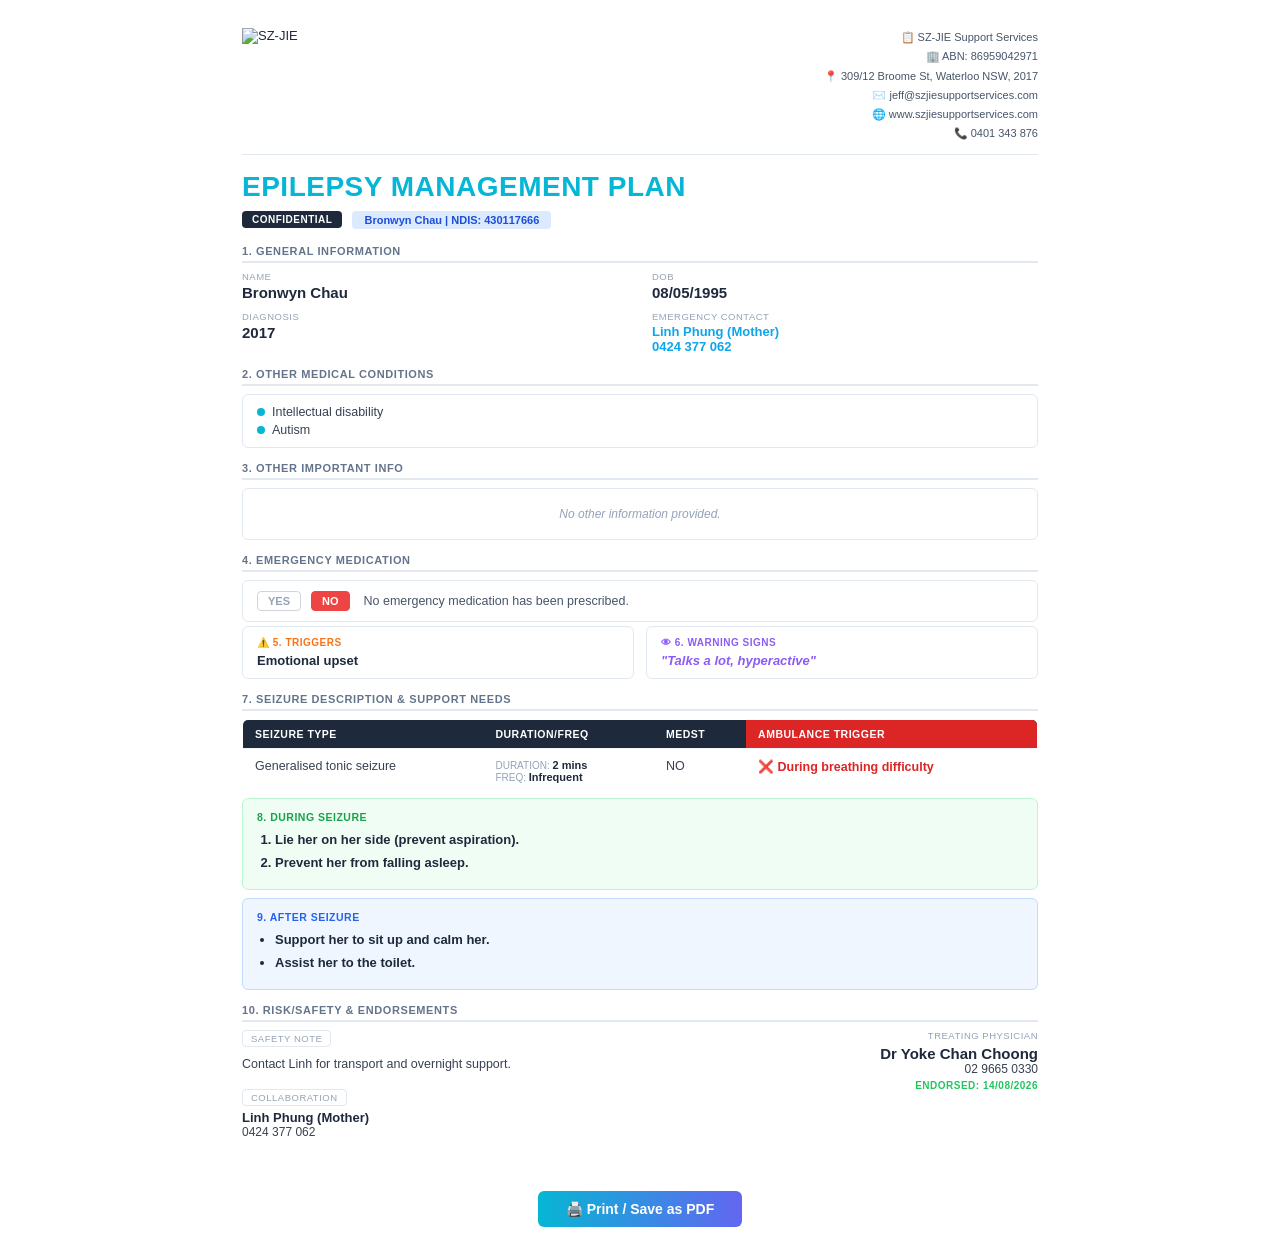
==== public/epilepsy_management_plan.html @ f69e71ee "File changes" ====
<!DOCTYPE html>
<html lang="en">
<head>
<meta charset="UTF-8">
<title>Epilepsy Management Plan</title>
<style>
  * { box-sizing: border-box; margin: 0; padding: 0; }
  body { font-family: Arial, sans-serif; background: #fff; color: #1e293b; font-size: 13px; }

  .page {
    max-width: 860px;
    margin: 0 auto;
    padding: 28px 32px 32px 32px;
    background: #fff;
  }

  /* ===== HEADER ===== */
  .header {
    display: flex;
    justify-content: space-between;
    align-items: flex-start;
    margin-bottom: 16px;
    padding-bottom: 10px;
    border-bottom: 1px solid #e2e8f0;
  }
  .header-logo { width: 150px; }
  .header-contact { text-align: right; font-size: 11px; color: #475569; line-height: 1.75; }
  .header-contact .row { display: flex; align-items: center; justify-content: flex-end; gap: 6px; }

  /* ===== PAGE TITLE ===== */
  .page-title {
    font-size: 28px;
    font-weight: 900;
    color: #06b6d4;
    text-transform: uppercase;
    letter-spacing: 0.5px;
    margin-bottom: 8px;
  }

  /* ===== CONFIDENTIAL BADGE ROW ===== */
  .badge-row {
    display: flex;
    align-items: center;
    gap: 10px;
    margin-bottom: 16px;
  }
  .conf-badge {
    background: #1e293b;
    color: white;
    font-size: 10px;
    font-weight: bold;
    padding: 3px 10px;
    border-radius: 4px;
    letter-spacing: 0.5px;
    text-transform: uppercase;
  }
  .ndis-badge {
    background: #dbeafe;
    color: #1d4ed8;
    font-size: 11px;
    font-weight: bold;
    padding: 3px 12px;
    border-radius: 4px;
  }

  /* ===== SECTION LABEL ===== */
  .section-label {
    font-size: 11px;
    font-weight: bold;
    color: #64748b;
    text-transform: uppercase;
    letter-spacing: 0.6px;
    margin-bottom: 8px;
    margin-top: 14px;
    border-bottom: 2px solid #e2e8f0;
    padding-bottom: 4px;
  }

  /* ===== GENERAL INFO GRID ===== */
  .info-grid {
    display: grid;
    grid-template-columns: 1fr 1fr;
    gap: 10px 24px;
    margin-bottom: 4px;
  }
  .info-cell .ic-label {
    font-size: 9.5px;
    color: #94a3b8;
    text-transform: uppercase;
    letter-spacing: 0.5px;
    margin-bottom: 2px;
  }
  .info-cell .ic-value {
    font-size: 15px;
    font-weight: bold;
    color: #1e293b;
  }
  .info-cell .ic-value-sm {
    font-size: 13px;
    font-weight: 600;
    color: #0ea5e9;
  }

  /* ===== BULLET LISTS (other medical) ===== */
  .bullet-box {
    border: 1px solid #e2e8f0;
    border-radius: 6px;
    padding: 10px 14px;
    margin-bottom: 4px;
  }
  .bullet-box .b-item {
    display: flex;
    align-items: center;
    gap: 7px;
    font-size: 12.5px;
    color: #374151;
    margin-bottom: 4px;
  }
  .bullet-box .b-item:last-child { margin-bottom: 0; }
  .b-dot {
    width: 8px; height: 8px; border-radius: 50%;
    background: #06b6d4; flex-shrink: 0;
  }

  /* ===== EMPTY BOX ===== */
  .empty-box {
    border: 1px solid #e2e8f0;
    border-radius: 6px;
    padding: 18px 14px;
    text-align: center;
    color: #94a3b8;
    font-style: italic;
    font-size: 12px;
    margin-bottom: 4px;
  }

  /* ===== EMERGENCY MEDICATION ===== */
  .med-row {
    display: flex;
    align-items: center;
    gap: 10px;
    border: 1px solid #e2e8f0;
    border-radius: 6px;
    padding: 10px 14px;
    margin-bottom: 4px;
  }
  .yn-badge {
    font-size: 11px;
    font-weight: bold;
    padding: 3px 10px;
    border-radius: 4px;
    border: 1px solid #d1d5db;
    color: #94a3b8;
  }
  .yn-badge.active-no {
    background: #ef4444;
    color: white;
    border-color: #ef4444;
  }
  .yn-badge.active-yes {
    background: #22c55e;
    color: white;
    border-color: #22c55e;
  }
  .med-note { font-size: 12.5px; color: #475569; margin-left: 4px; }

  /* ===== TRIGGERS & WARNING SIGNS ===== */
  .tw-grid {
    display: grid;
    grid-template-columns: 1fr 1fr;
    gap: 12px;
    margin-bottom: 4px;
  }
  .tw-box {
    border: 1px solid #e2e8f0;
    border-radius: 6px;
    padding: 10px 14px;
  }
  .tw-box .tw-label {
    font-size: 10px;
    font-weight: bold;
    text-transform: uppercase;
    letter-spacing: 0.5px;
    margin-bottom: 5px;
    display: flex;
    align-items: center;
    gap: 5px;
  }
  .tw-box.trigger .tw-label { color: #f97316; }
  .tw-box.warning .tw-label { color: #8b5cf6; }
  .tw-box .tw-value {
    font-size: 13px;
    font-weight: bold;
    color: #1e293b;
  }
  .tw-box.warning .tw-value { color: #8b5cf6; font-style: italic; }

  /* ===== SEIZURE TABLE ===== */
  .seizure-table {
    width: 100%;
    border-collapse: collapse;
    border-radius: 6px;
    overflow: hidden;
    border: 1px solid #e2e8f0;
    margin-bottom: 4px;
  }
  .seizure-table thead tr {
    background: #1e293b;
    color: white;
  }
  .seizure-table thead th {
    padding: 8px 12px;
    font-size: 10.5px;
    text-transform: uppercase;
    letter-spacing: 0.5px;
    font-weight: bold;
    text-align: left;
  }
  .seizure-table thead th.ambulance-col {
    background: #dc2626;
  }
  .seizure-table tbody tr { background: #fff; }
  .seizure-table tbody td {
    padding: 10px 12px;
    font-size: 12.5px;
    color: #374151;
    vertical-align: top;
    border-top: 1px solid #f1f5f9;
  }
  .dur-freq { font-size: 11px; }
  .dur-freq .df-label { color: #94a3b8; text-transform: uppercase; font-size: 10px; }
  .dur-freq .df-val { font-weight: bold; color: #1e293b; }
  .ambulance-cell {
    color: #dc2626;
    font-weight: bold;
    display: flex;
    align-items: center;
    gap: 6px;
    font-size: 12.5px;
  }

  /* ===== DURING / AFTER SEIZURE ===== */
  .step-box {
    border-radius: 6px;
    padding: 12px 14px;
    margin-bottom: 8px;
  }
  .step-box.during { background: #f0fdf4; border: 1px solid #bbf7d0; }
  .step-box.after { background: #eff6ff; border: 1px solid #bfdbfe; }
  .step-box .sb-label {
    font-size: 10.5px;
    font-weight: bold;
    text-transform: uppercase;
    letter-spacing: 0.5px;
    margin-bottom: 8px;
  }
  .step-box.during .sb-label { color: #16a34a; }
  .step-box.after .sb-label { color: #2563eb; }
  .step-box ol { padding-left: 18px; }
  .step-box ol li {
    font-size: 13px;
    font-weight: bold;
    color: #1e293b;
    margin-bottom: 5px;
    line-height: 1.4;
  }
  .step-box ul { padding-left: 18px; }
  .step-box ul li {
    font-size: 13px;
    font-weight: bold;
    color: #1e293b;
    margin-bottom: 5px;
    line-height: 1.4;
    list-style-type: disc;
  }

  /* ===== RISK/SAFETY ===== */
  .risk-grid {
    display: grid;
    grid-template-columns: 1fr 1fr;
    gap: 12px;
    margin-bottom: 4px;
  }
  .risk-col .rc-label {
    font-size: 9.5px;
    color: #94a3b8;
    text-transform: uppercase;
    letter-spacing: 0.5px;
    margin-bottom: 4px;
    border: 1px solid #e2e8f0;
    border-radius: 4px;
    padding: 2px 8px;
    display: inline-block;
  }
  .risk-col .rc-value { font-size: 12.5px; color: #374151; margin-top: 4px; line-height: 1.5; }
  .risk-col .rc-name { font-size: 13px; font-weight: bold; color: #1e293b; }
  .risk-col .rc-phone { font-size: 12px; color: #374151; }

  .physician-col { text-align: right; }
  .physician-col .pc-label {
    font-size: 9.5px; color: #94a3b8; text-transform: uppercase;
    letter-spacing: 0.5px; margin-bottom: 4px;
  }
  .physician-col .pc-name { font-size: 15px; font-weight: bold; color: #1e293b; }
  .physician-col .pc-phone { font-size: 12px; color: #374151; }
  .physician-col .pc-endorsed {
    font-size: 10px; color: #22c55e; font-weight: bold;
    text-transform: uppercase; letter-spacing: 0.5px; margin-top: 4px;
  }

  /* FOOTER */
  .doc-footer {
    margin-top: 20px;
    padding-top: 10px;
    border-top: 1px solid #e2e8f0;
    font-size: 10.5px;
    color: #94a3b8;
    text-align: right;
  }

  @media print {
    body { background: white; }
    .page { padding: 20px; }
    .no-print { display: none; }
  }
</style>
</head>
<body>
<div class="page">

  <!-- HEADER -->
  <div class="header">
    <img src="https://media.base44.com/images/public/69d54775d9a169daad84a133/5a211afd4_logo_coloured_transpaprent.png" alt="SZ-JIE" class="header-logo" />
    <div class="header-contact">
      <div class="row">📋 SZ-JIE Support Services</div>
      <div class="row">🏢 ABN: 86959042971</div>
      <div class="row">📍 309/12 Broome St, Waterloo NSW, 2017</div>
      <div class="row">✉️ jeff@szjiesupportservices.com</div>
      <div class="row">🌐 www.szjiesupportservices.com</div>
      <div class="row">📞 0401 343 876</div>
    </div>
  </div>

  <!-- TITLE -->
  <div class="page-title">Epilepsy Management Plan</div>

  <!-- BADGES -->
  <div class="badge-row">
    <span class="conf-badge">Confidential</span>
    <span class="ndis-badge">Bronwyn Chau | NDIS: 430117666</span>
  </div>

  <!-- 1. GENERAL INFORMATION -->
  <div class="section-label">1. General Information</div>
  <div class="info-grid">
    <div class="info-cell">
      <div class="ic-label">Name</div>
      <div class="ic-value">Bronwyn Chau</div>
    </div>
    <div class="info-cell">
      <div class="ic-label">DOB</div>
      <div class="ic-value">08/05/1995</div>
    </div>
    <div class="info-cell">
      <div class="ic-label">Diagnosis</div>
      <div class="ic-value">2017</div>
    </div>
    <div class="info-cell">
      <div class="ic-label">Emergency Contact</div>
      <div class="ic-value-sm">Linh Phung (Mother)<br>0424 377 062</div>
    </div>
  </div>

  <!-- 2. OTHER MEDICAL CONDITIONS -->
  <div class="section-label">2. Other Medical Conditions</div>
  <div class="bullet-box">
    <div class="b-item"><span class="b-dot"></span> Intellectual disability</div>
    <div class="b-item"><span class="b-dot"></span> Autism</div>
  </div>

  <!-- 3. OTHER IMPORTANT INFO -->
  <div class="section-label">3. Other Important Info</div>
  <div class="empty-box">No other information provided.</div>

  <!-- 4. EMERGENCY MEDICATION -->
  <div class="section-label">4. Emergency Medication</div>
  <div class="med-row">
    <span class="yn-badge">YES</span>
    <span class="yn-badge active-no">NO</span>
    <span class="med-note">No emergency medication has been prescribed.</span>
  </div>

  <!-- 5 & 6: TRIGGERS + WARNING SIGNS -->
  <div class="tw-grid">
    <div class="tw-box trigger">
      <div class="tw-label">⚠️ 5. Triggers</div>
      <div class="tw-value">Emotional upset</div>
    </div>
    <div class="tw-box warning">
      <div class="tw-label">👁 6. Warning Signs</div>
      <div class="tw-value">"Talks a lot, hyperactive"</div>
    </div>
  </div>

  <!-- 7. SEIZURE DESCRIPTION & SUPPORT NEEDS -->
  <div class="section-label">7. Seizure Description &amp; Support Needs</div>
  <table class="seizure-table">
    <thead>
      <tr>
        <th>Seizure Type</th>
        <th>Duration/Freq</th>
        <th>Medst</th>
        <th class="ambulance-col">Ambulance Trigger</th>
      </tr>
    </thead>
    <tbody>
      <tr>
        <td>Generalised tonic seizure</td>
        <td>
          <div class="dur-freq">
            <div><span class="df-label">Duration: </span><span class="df-val">2 mins</span></div>
            <div><span class="df-label">Freq: </span><span class="df-val">Infrequent</span></div>
          </div>
        </td>
        <td>NO</td>
        <td>
          <div class="ambulance-cell">❌ During breathing difficulty</div>
        </td>
      </tr>
    </tbody>
  </table>

  <!-- 8. DURING SEIZURE -->
  <div class="step-box during">
    <div class="sb-label">8. During Seizure</div>
    <ol>
      <li>Lie her on her side (prevent aspiration).</li>
      <li>Prevent her from falling asleep.</li>
    </ol>
  </div>

  <!-- 9. AFTER SEIZURE -->
  <div class="step-box after">
    <div class="sb-label">9. After Seizure</div>
    <ul>
      <li>Support her to sit up and calm her.</li>
      <li>Assist her to the toilet.</li>
    </ul>
  </div>

  <!-- 10. RISK/SAFETY & ENDORSEMENTS -->
  <div class="section-label">10. Risk/Safety &amp; Endorsements</div>
  <div class="risk-grid">
    <div class="risk-col">
      <div class="rc-label">Safety Note</div>
      <div class="rc-value">Contact Linh for transport and overnight support.</div>
      <br>
      <div class="rc-label">Collaboration</div>
      <div class="rc-name">Linh Phung (Mother)</div>
      <div class="rc-phone">0424 377 062</div>
    </div>
    <div class="risk-col physician-col">
      <div class="pc-label">Treating Physician</div>
      <div class="pc-name">Dr Yoke Chan Choong</div>
      <div class="pc-phone">02 9665 0330</div>
      <div class="pc-endorsed">Endorsed: 14/08/2026</div>
    </div>
  </div>

</div>

<div class="no-print" style="text-align:center; padding: 16px;">
  <button onclick="window.print()" style="background:linear-gradient(90deg,#06b6d4,#6366f1);color:white;border:none;padding:10px 28px;border-radius:6px;font-size:14px;font-weight:bold;cursor:pointer;">🖨️ Print / Save as PDF</button>
</div>

</body>
</html>
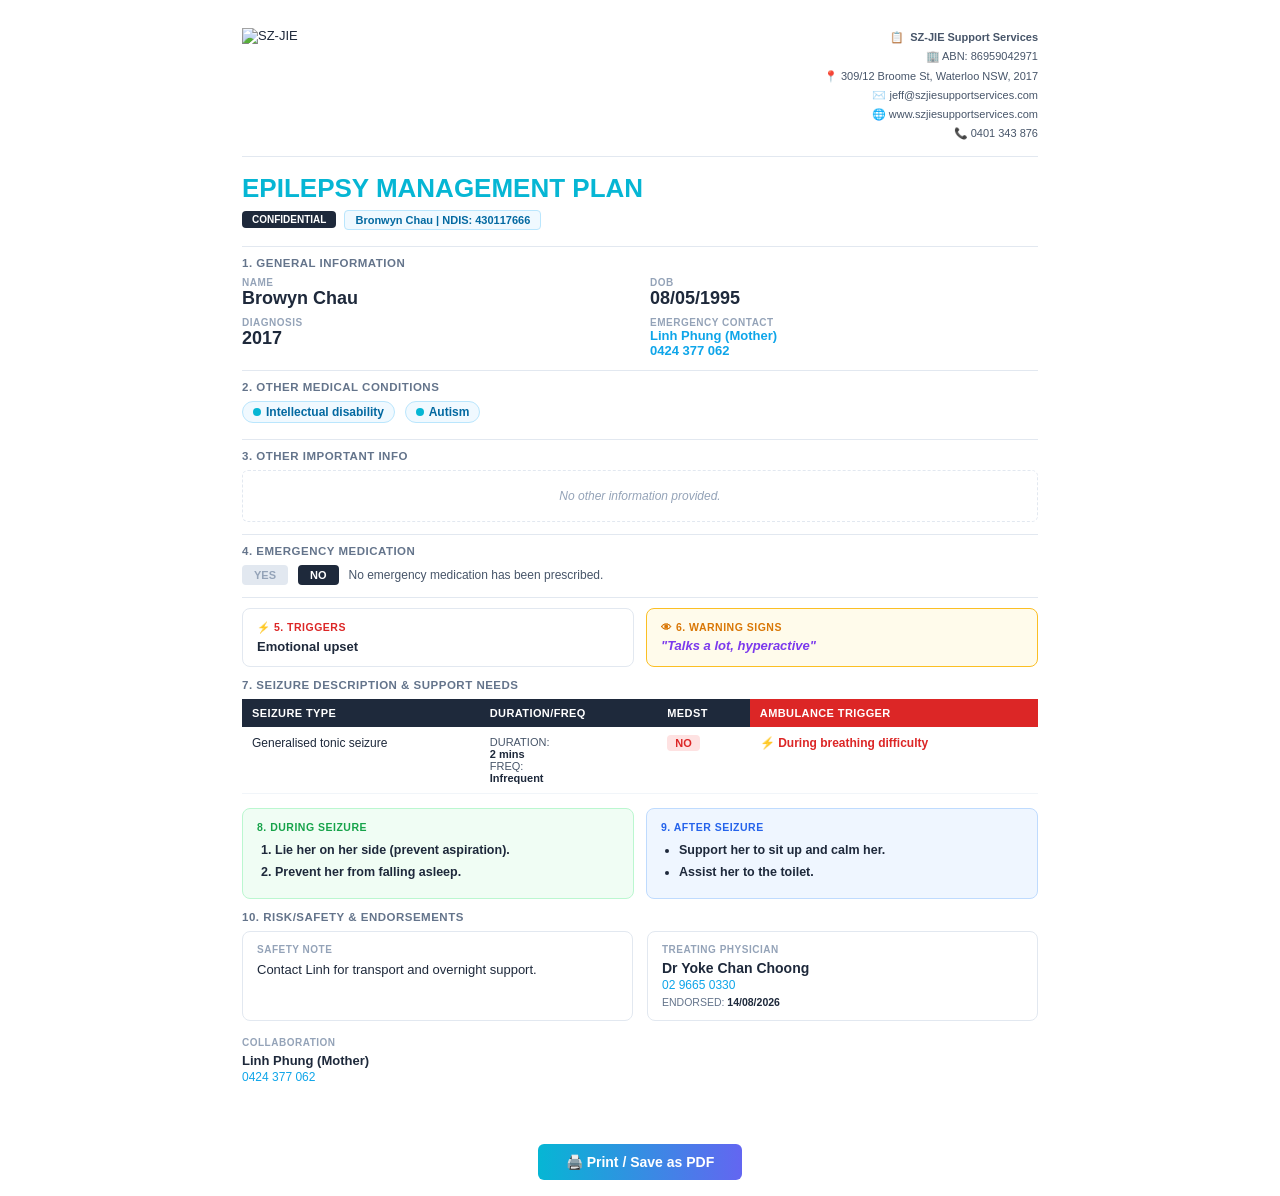
==== commit e09677cb: "File changes" ====
--- a/public/epilepsy_management_plan.html
+++ b/public/epilepsy_management_plan.html
@@ -6,321 +6,104 @@
 <style>
   * { box-sizing: border-box; margin: 0; padding: 0; }
   body { font-family: Arial, sans-serif; background: #fff; color: #1e293b; font-size: 13px; }
-
-  .page {
-    max-width: 860px;
-    margin: 0 auto;
-    padding: 28px 32px 32px 32px;
-    background: #fff;
-  }
-
-  /* ===== HEADER ===== */
-  .header {
-    display: flex;
-    justify-content: space-between;
-    align-items: flex-start;
-    margin-bottom: 16px;
-    padding-bottom: 10px;
-    border-bottom: 1px solid #e2e8f0;
-  }
+  .page { max-width: 860px; margin: 0 auto; padding: 28px 32px 32px; background: #fff; }
+
+  /* HEADER */
+  .header { display: flex; justify-content: space-between; align-items: flex-start; margin-bottom: 16px; padding-bottom: 12px; border-bottom: 1px solid #e2e8f0; }
   .header-logo { width: 150px; }
   .header-contact { text-align: right; font-size: 11px; color: #475569; line-height: 1.75; }
   .header-contact .row { display: flex; align-items: center; justify-content: flex-end; gap: 6px; }
 
-  /* ===== PAGE TITLE ===== */
-  .page-title {
-    font-size: 28px;
-    font-weight: 900;
-    color: #06b6d4;
-    text-transform: uppercase;
-    letter-spacing: 0.5px;
-    margin-bottom: 8px;
-  }
-
-  /* ===== CONFIDENTIAL BADGE ROW ===== */
-  .badge-row {
-    display: flex;
-    align-items: center;
-    gap: 10px;
-    margin-bottom: 16px;
-  }
-  .conf-badge {
-    background: #1e293b;
-    color: white;
-    font-size: 10px;
-    font-weight: bold;
-    padding: 3px 10px;
-    border-radius: 4px;
-    letter-spacing: 0.5px;
-    text-transform: uppercase;
-  }
-  .ndis-badge {
-    background: #dbeafe;
-    color: #1d4ed8;
-    font-size: 11px;
-    font-weight: bold;
-    padding: 3px 12px;
-    border-radius: 4px;
-  }
-
-  /* ===== SECTION LABEL ===== */
-  .section-label {
-    font-size: 11px;
-    font-weight: bold;
-    color: #64748b;
-    text-transform: uppercase;
-    letter-spacing: 0.6px;
-    margin-bottom: 8px;
-    margin-top: 14px;
-    border-bottom: 2px solid #e2e8f0;
-    padding-bottom: 4px;
-  }
-
-  /* ===== GENERAL INFO GRID ===== */
-  .info-grid {
-    display: grid;
-    grid-template-columns: 1fr 1fr;
-    gap: 10px 24px;
-    margin-bottom: 4px;
-  }
-  .info-cell .ic-label {
-    font-size: 9.5px;
-    color: #94a3b8;
-    text-transform: uppercase;
-    letter-spacing: 0.5px;
-    margin-bottom: 2px;
-  }
-  .info-cell .ic-value {
-    font-size: 15px;
-    font-weight: bold;
-    color: #1e293b;
-  }
-  .info-cell .ic-value-sm {
-    font-size: 13px;
-    font-weight: 600;
-    color: #0ea5e9;
-  }
-
-  /* ===== BULLET LISTS (other medical) ===== */
-  .bullet-box {
-    border: 1px solid #e2e8f0;
-    border-radius: 6px;
-    padding: 10px 14px;
-    margin-bottom: 4px;
-  }
-  .bullet-box .b-item {
-    display: flex;
-    align-items: center;
-    gap: 7px;
-    font-size: 12.5px;
-    color: #374151;
-    margin-bottom: 4px;
-  }
-  .bullet-box .b-item:last-child { margin-bottom: 0; }
-  .b-dot {
-    width: 8px; height: 8px; border-radius: 50%;
-    background: #06b6d4; flex-shrink: 0;
-  }
-
-  /* ===== EMPTY BOX ===== */
-  .empty-box {
-    border: 1px solid #e2e8f0;
-    border-radius: 6px;
-    padding: 18px 14px;
-    text-align: center;
-    color: #94a3b8;
-    font-style: italic;
-    font-size: 12px;
-    margin-bottom: 4px;
-  }
-
-  /* ===== EMERGENCY MEDICATION ===== */
-  .med-row {
-    display: flex;
-    align-items: center;
-    gap: 10px;
-    border: 1px solid #e2e8f0;
-    border-radius: 6px;
-    padding: 10px 14px;
-    margin-bottom: 4px;
-  }
-  .yn-badge {
-    font-size: 11px;
-    font-weight: bold;
-    padding: 3px 10px;
-    border-radius: 4px;
-    border: 1px solid #d1d5db;
-    color: #94a3b8;
-  }
-  .yn-badge.active-no {
-    background: #ef4444;
-    color: white;
-    border-color: #ef4444;
-  }
-  .yn-badge.active-yes {
-    background: #22c55e;
-    color: white;
-    border-color: #22c55e;
-  }
-  .med-note { font-size: 12.5px; color: #475569; margin-left: 4px; }
-
-  /* ===== TRIGGERS & WARNING SIGNS ===== */
-  .tw-grid {
-    display: grid;
-    grid-template-columns: 1fr 1fr;
-    gap: 12px;
-    margin-bottom: 4px;
-  }
-  .tw-box {
-    border: 1px solid #e2e8f0;
-    border-radius: 6px;
-    padding: 10px 14px;
-  }
-  .tw-box .tw-label {
-    font-size: 10px;
-    font-weight: bold;
-    text-transform: uppercase;
-    letter-spacing: 0.5px;
-    margin-bottom: 5px;
-    display: flex;
-    align-items: center;
-    gap: 5px;
-  }
-  .tw-box.trigger .tw-label { color: #f97316; }
-  .tw-box.warning .tw-label { color: #8b5cf6; }
-  .tw-box .tw-value {
-    font-size: 13px;
-    font-weight: bold;
-    color: #1e293b;
-  }
-  .tw-box.warning .tw-value { color: #8b5cf6; font-style: italic; }
-
-  /* ===== SEIZURE TABLE ===== */
-  .seizure-table {
-    width: 100%;
-    border-collapse: collapse;
-    border-radius: 6px;
-    overflow: hidden;
-    border: 1px solid #e2e8f0;
-    margin-bottom: 4px;
-  }
-  .seizure-table thead tr {
-    background: #1e293b;
-    color: white;
-  }
-  .seizure-table thead th {
-    padding: 8px 12px;
-    font-size: 10.5px;
-    text-transform: uppercase;
-    letter-spacing: 0.5px;
-    font-weight: bold;
-    text-align: left;
-  }
-  .seizure-table thead th.ambulance-col {
-    background: #dc2626;
-  }
-  .seizure-table tbody tr { background: #fff; }
-  .seizure-table tbody td {
-    padding: 10px 12px;
-    font-size: 12.5px;
-    color: #374151;
-    vertical-align: top;
-    border-top: 1px solid #f1f5f9;
-  }
-  .dur-freq { font-size: 11px; }
-  .dur-freq .df-label { color: #94a3b8; text-transform: uppercase; font-size: 10px; }
-  .dur-freq .df-val { font-weight: bold; color: #1e293b; }
-  .ambulance-cell {
-    color: #dc2626;
-    font-weight: bold;
-    display: flex;
-    align-items: center;
-    gap: 6px;
-    font-size: 12.5px;
-  }
-
-  /* ===== DURING / AFTER SEIZURE ===== */
-  .step-box {
-    border-radius: 6px;
-    padding: 12px 14px;
-    margin-bottom: 8px;
-  }
-  .step-box.during { background: #f0fdf4; border: 1px solid #bbf7d0; }
-  .step-box.after { background: #eff6ff; border: 1px solid #bfdbfe; }
-  .step-box .sb-label {
-    font-size: 10.5px;
-    font-weight: bold;
-    text-transform: uppercase;
-    letter-spacing: 0.5px;
-    margin-bottom: 8px;
-  }
-  .step-box.during .sb-label { color: #16a34a; }
-  .step-box.after .sb-label { color: #2563eb; }
-  .step-box ol { padding-left: 18px; }
-  .step-box ol li {
-    font-size: 13px;
-    font-weight: bold;
-    color: #1e293b;
-    margin-bottom: 5px;
-    line-height: 1.4;
-  }
-  .step-box ul { padding-left: 18px; }
-  .step-box ul li {
-    font-size: 13px;
-    font-weight: bold;
-    color: #1e293b;
-    margin-bottom: 5px;
-    line-height: 1.4;
-    list-style-type: disc;
-  }
-
-  /* ===== RISK/SAFETY ===== */
-  .risk-grid {
-    display: grid;
-    grid-template-columns: 1fr 1fr;
-    gap: 12px;
-    margin-bottom: 4px;
-  }
-  .risk-col .rc-label {
-    font-size: 9.5px;
-    color: #94a3b8;
-    text-transform: uppercase;
-    letter-spacing: 0.5px;
-    margin-bottom: 4px;
-    border: 1px solid #e2e8f0;
-    border-radius: 4px;
-    padding: 2px 8px;
-    display: inline-block;
-  }
-  .risk-col .rc-value { font-size: 12.5px; color: #374151; margin-top: 4px; line-height: 1.5; }
-  .risk-col .rc-name { font-size: 13px; font-weight: bold; color: #1e293b; }
-  .risk-col .rc-phone { font-size: 12px; color: #374151; }
-
-  .physician-col { text-align: right; }
-  .physician-col .pc-label {
-    font-size: 9.5px; color: #94a3b8; text-transform: uppercase;
-    letter-spacing: 0.5px; margin-bottom: 4px;
-  }
-  .physician-col .pc-name { font-size: 15px; font-weight: bold; color: #1e293b; }
-  .physician-col .pc-phone { font-size: 12px; color: #374151; }
-  .physician-col .pc-endorsed {
-    font-size: 10px; color: #22c55e; font-weight: bold;
-    text-transform: uppercase; letter-spacing: 0.5px; margin-top: 4px;
-  }
-
-  /* FOOTER */
-  .doc-footer {
-    margin-top: 20px;
-    padding-top: 10px;
-    border-top: 1px solid #e2e8f0;
-    font-size: 10.5px;
-    color: #94a3b8;
-    text-align: right;
-  }
+  /* PAGE TITLE */
+  .page-title { font-size: 26px; font-weight: 900; color: #06b6d4; text-transform: uppercase; margin-bottom: 6px; }
+  .title-badges { display: flex; gap: 8px; align-items: center; margin-bottom: 16px; }
+  .badge-conf { background: #1e293b; color: white; font-size: 10px; font-weight: bold; padding: 3px 10px; border-radius: 4px; }
+  .badge-participant { background: #f0f9ff; border: 1px solid #bae6fd; color: #0369a1; font-size: 11px; font-weight: bold; padding: 3px 10px; border-radius: 4px; }
+
+  /* SECTION HEADERS */
+  .section-label { font-size: 11px; font-weight: bold; color: #64748b; text-transform: uppercase; letter-spacing: 0.6px; margin-bottom: 3px; margin-top: 2px; }
+  .section-value { font-size: 15px; font-weight: bold; color: #1e293b; margin-bottom: 10px; }
+  .section-value-lg { font-size: 22px; font-weight: 900; color: #1e293b; margin-bottom: 10px; }
+  .divider { border: none; border-top: 1px solid #e2e8f0; margin: 10px 0; }
+
+  /* NUMBERED SECTIONS */
+  .num-section { margin-bottom: 12px; }
+  .num-title { font-size: 11.5px; font-weight: bold; color: #64748b; text-transform: uppercase; letter-spacing: 0.5px; margin-bottom: 8px; }
+
+  /* GENERAL INFO GRID */
+  .info-grid { display: grid; grid-template-columns: 1fr 1fr; gap: 8px 20px; }
+  .info-cell .lbl { font-size: 10px; font-weight: bold; color: #94a3b8; text-transform: uppercase; letter-spacing: 0.5px; }
+  .info-cell .val { font-size: 18px; font-weight: 900; color: #1e293b; }
+  .info-cell .val-sm { font-size: 13px; font-weight: bold; color: #0ea5e9; }
+
+  /* OTHER CONDITIONS */
+  .condition-pill { display: inline-flex; align-items: center; gap: 5px; background: #f0f9ff; border: 1px solid #bae6fd; border-radius: 20px; padding: 3px 10px; font-size: 12px; color: #0369a1; font-weight: 600; margin-right: 6px; margin-bottom: 4px; }
+  .condition-pill .dot { width: 8px; height: 8px; border-radius: 50%; background: #06b6d4; }
+
+  /* EMPTY BOX */
+  .empty-box { border: 1px dashed #e2e8f0; border-radius: 6px; padding: 18px; text-align: center; color: #94a3b8; font-style: italic; font-size: 12px; }
+
+  /* MEDICATION TOGGLE */
+  .med-row { display: flex; align-items: center; gap: 10px; }
+  .toggle-yes { background: #e2e8f0; color: #94a3b8; font-size: 11px; font-weight: bold; padding: 4px 12px; border-radius: 4px; }
+  .toggle-no { background: #1e293b; color: white; font-size: 11px; font-weight: bold; padding: 4px 12px; border-radius: 4px; }
+  .med-note { font-size: 12px; color: #475569; }
+
+  /* TRIGGERS / WARNING SIGNS - two col */
+  .tw-grid { display: grid; grid-template-columns: 1fr 1fr; gap: 12px; margin-bottom: 12px; }
+  .tw-box { border: 1px solid #e2e8f0; border-radius: 8px; padding: 12px 14px; }
+  .tw-box.warning { border-color: #fbbf24; background: #fffbeb; }
+  .tw-label { font-size: 10.5px; font-weight: bold; text-transform: uppercase; letter-spacing: 0.5px; margin-bottom: 5px; display: flex; align-items: center; gap: 5px; }
+  .tw-label.trigger-lbl { color: #dc2626; }
+  .tw-label.warning-lbl { color: #d97706; }
+  .tw-value { font-size: 13px; font-weight: bold; color: #1e293b; }
+  .tw-value.warning-val { color: #7c3aed; font-style: italic; }
+
+  /* SEIZURE TABLE */
+  .seizure-table { width: 100%; border-collapse: collapse; margin-bottom: 14px; font-size: 12px; }
+  .seizure-table th { background: #1e293b; color: white; text-align: left; padding: 8px 10px; font-size: 11px; text-transform: uppercase; letter-spacing: 0.4px; }
+  .seizure-table th:last-child { background: #dc2626; }
+  .seizure-table td { padding: 9px 10px; border-bottom: 1px solid #f1f5f9; vertical-align: top; }
+  .seizure-table tr:nth-child(even) td { background: #f8fafc; }
+  .dur-freq { font-size: 11px; color: #475569; }
+  .dur-freq span { display: block; }
+  .dur-freq .dur-val { font-weight: bold; color: #1e293b; }
+  .ambul-cell { color: #dc2626; font-weight: bold; font-size: 12px; display: flex; align-items: center; gap: 5px; }
+  .no-badge { background: #fee2e2; color: #dc2626; padding: 2px 8px; border-radius: 4px; font-size: 11px; font-weight: bold; }
+
+  /* DURING / AFTER SEIZURE */
+  .da-grid { display: grid; grid-template-columns: 1fr 1fr; gap: 12px; margin-bottom: 12px; }
+  .da-box { border-radius: 8px; padding: 12px 14px; }
+  .da-box.during { background: #f0fdf4; border: 1px solid #bbf7d0; }
+  .da-box.after { background: #eff6ff; border: 1px solid #bfdbfe; }
+  .da-label { font-size: 10.5px; font-weight: bold; text-transform: uppercase; letter-spacing: 0.5px; margin-bottom: 8px; }
+  .da-label.during-lbl { color: #16a34a; }
+  .da-label.after-lbl { color: #2563eb; }
+  ol.da-list { padding-left: 18px; }
+  ol.da-list li { font-size: 12.5px; color: #1e293b; font-weight: 600; margin-bottom: 4px; line-height: 1.5; }
+  ul.da-list { padding-left: 18px; list-style: disc; }
+  ul.da-list li { font-size: 12.5px; color: #1e293b; font-weight: 600; margin-bottom: 4px; line-height: 1.5; }
+
+  /* RISK / SAFETY */
+  .risk-grid { display: grid; grid-template-columns: 1fr 1fr; gap: 14px; margin-bottom: 16px; }
+  .risk-box { border: 1px solid #e2e8f0; border-radius: 8px; padding: 12px 14px; }
+  .risk-label { font-size: 10px; font-weight: bold; text-transform: uppercase; letter-spacing: 0.5px; color: #94a3b8; margin-bottom: 5px; }
+  .risk-value { font-size: 13px; color: #1e293b; line-height: 1.5; }
+  .risk-name { font-size: 14px; font-weight: bold; color: #1e293b; margin-bottom: 2px; }
+  .risk-phone { font-size: 12px; color: #0ea5e9; }
+
+  /* PHYSICIAN SECTION */
+  .physician-row { display: grid; grid-template-columns: 1fr 1fr; gap: 14px; }
+  .phys-box { border: 1px solid #e2e8f0; border-radius: 8px; padding: 12px 14px; }
+  .phys-label { font-size: 10px; font-weight: bold; text-transform: uppercase; color: #94a3b8; letter-spacing: 0.5px; margin-bottom: 4px; }
+  .phys-name { font-size: 16px; font-weight: bold; color: #1e293b; }
+  .phys-phone { font-size: 12px; color: #0ea5e9; margin-top: 2px; }
+  .phys-endorsed { font-size: 10.5px; color: #64748b; margin-top: 4px; }
+  .phys-endorsed span { font-weight: bold; color: #1e293b; }
 
   @media print {
     body { background: white; }
-    .page { padding: 20px; }
+    .page { padding: 18px; }
     .no-print { display: none; }
   }
 </style>
@@ -330,9 +113,9 @@
 
   <!-- HEADER -->
   <div class="header">
-    <img src="https://media.base44.com/images/public/69d54775d9a169daad84a133/5a211afd4_logo_coloured_transpaprent.png" alt="SZ-JIE" class="header-logo" />
+    <img src="https://media.base44.com/images/public/69d54775d9a169daad84a133/5a211afd4_logo_coloured_transpaprent.png" alt="SZ-JIE" class="header-logo"/>
     <div class="header-contact">
-      <div class="row">📋 SZ-JIE Support Services</div>
+      <div class="row">📋 <strong>SZ-JIE Support Services</strong></div>
       <div class="row">🏢 ABN: 86959042971</div>
       <div class="row">📍 309/12 Broome St, Waterloo NSW, 2017</div>
       <div class="row">✉️ jeff@szjiesupportservices.com</div>
@@ -343,135 +126,151 @@
 
   <!-- TITLE -->
   <div class="page-title">Epilepsy Management Plan</div>
-
-  <!-- BADGES -->
-  <div class="badge-row">
-    <span class="conf-badge">Confidential</span>
-    <span class="ndis-badge">Bronwyn Chau | NDIS: 430117666</span>
-  </div>
+  <div class="title-badges">
+    <span class="badge-conf">CONFIDENTIAL</span>
+    <span class="badge-participant">Bronwyn Chau | NDIS: 430117666</span>
+  </div>
+
+  <div class="divider"></div>
 
   <!-- 1. GENERAL INFORMATION -->
-  <div class="section-label">1. General Information</div>
-  <div class="info-grid">
-    <div class="info-cell">
-      <div class="ic-label">Name</div>
-      <div class="ic-value">Bronwyn Chau</div>
-    </div>
-    <div class="info-cell">
-      <div class="ic-label">DOB</div>
-      <div class="ic-value">08/05/1995</div>
-    </div>
-    <div class="info-cell">
-      <div class="ic-label">Diagnosis</div>
-      <div class="ic-value">2017</div>
-    </div>
-    <div class="info-cell">
-      <div class="ic-label">Emergency Contact</div>
-      <div class="ic-value-sm">Linh Phung (Mother)<br>0424 377 062</div>
-    </div>
-  </div>
+  <div class="num-section">
+    <div class="num-title">1. General Information</div>
+    <div class="info-grid">
+      <div class="info-cell">
+        <div class="lbl">Name</div>
+        <div class="val">Browyn Chau</div>
+      </div>
+      <div class="info-cell">
+        <div class="lbl">DOB</div>
+        <div class="val">08/05/1995</div>
+      </div>
+      <div class="info-cell">
+        <div class="lbl">Diagnosis</div>
+        <div class="val">2017</div>
+      </div>
+      <div class="info-cell">
+        <div class="lbl">Emergency Contact</div>
+        <div class="val-sm">Linh Phung (Mother)<br/>0424 377 062</div>
+      </div>
+    </div>
+  </div>
+
+  <div class="divider"></div>
 
   <!-- 2. OTHER MEDICAL CONDITIONS -->
-  <div class="section-label">2. Other Medical Conditions</div>
-  <div class="bullet-box">
-    <div class="b-item"><span class="b-dot"></span> Intellectual disability</div>
-    <div class="b-item"><span class="b-dot"></span> Autism</div>
-  </div>
+  <div class="num-section">
+    <div class="num-title">2. Other Medical Conditions</div>
+    <span class="condition-pill"><span class="dot"></span>Intellectual disability</span>
+    <span class="condition-pill"><span class="dot"></span>Autism</span>
+  </div>
+
+  <div class="divider"></div>
 
   <!-- 3. OTHER IMPORTANT INFO -->
-  <div class="section-label">3. Other Important Info</div>
-  <div class="empty-box">No other information provided.</div>
+  <div class="num-section">
+    <div class="num-title">3. Other Important Info</div>
+    <div class="empty-box">No other information provided.</div>
+  </div>
+
+  <div class="divider"></div>
 
   <!-- 4. EMERGENCY MEDICATION -->
-  <div class="section-label">4. Emergency Medication</div>
-  <div class="med-row">
-    <span class="yn-badge">YES</span>
-    <span class="yn-badge active-no">NO</span>
-    <span class="med-note">No emergency medication has been prescribed.</span>
-  </div>
+  <div class="num-section">
+    <div class="num-title">4. Emergency Medication</div>
+    <div class="med-row">
+      <span class="toggle-yes">YES</span>
+      <span class="toggle-no">NO</span>
+      <span class="med-note">No emergency medication has been prescribed.</span>
+    </div>
+  </div>
+
+  <div class="divider"></div>
 
   <!-- 5 & 6: TRIGGERS + WARNING SIGNS -->
   <div class="tw-grid">
-    <div class="tw-box trigger">
-      <div class="tw-label">⚠️ 5. Triggers</div>
+    <div class="tw-box">
+      <div class="tw-label trigger-lbl">⚡ 5. Triggers</div>
       <div class="tw-value">Emotional upset</div>
     </div>
     <div class="tw-box warning">
-      <div class="tw-label">👁 6. Warning Signs</div>
-      <div class="tw-value">"Talks a lot, hyperactive"</div>
+      <div class="tw-label warning-lbl">👁 6. Warning Signs</div>
+      <div class="tw-value warning-val">"Talks a lot, hyperactive"</div>
     </div>
   </div>
 
   <!-- 7. SEIZURE DESCRIPTION & SUPPORT NEEDS -->
-  <div class="section-label">7. Seizure Description &amp; Support Needs</div>
-  <table class="seizure-table">
-    <thead>
-      <tr>
-        <th>Seizure Type</th>
-        <th>Duration/Freq</th>
-        <th>Medst</th>
-        <th class="ambulance-col">Ambulance Trigger</th>
-      </tr>
-    </thead>
-    <tbody>
-      <tr>
-        <td>Generalised tonic seizure</td>
-        <td>
-          <div class="dur-freq">
-            <div><span class="df-label">Duration: </span><span class="df-val">2 mins</span></div>
-            <div><span class="df-label">Freq: </span><span class="df-val">Infrequent</span></div>
-          </div>
-        </td>
-        <td>NO</td>
-        <td>
-          <div class="ambulance-cell">❌ During breathing difficulty</div>
-        </td>
-      </tr>
-    </tbody>
-  </table>
-
-  <!-- 8. DURING SEIZURE -->
-  <div class="step-box during">
-    <div class="sb-label">8. During Seizure</div>
-    <ol>
-      <li>Lie her on her side (prevent aspiration).</li>
-      <li>Prevent her from falling asleep.</li>
-    </ol>
-  </div>
-
-  <!-- 9. AFTER SEIZURE -->
-  <div class="step-box after">
-    <div class="sb-label">9. After Seizure</div>
-    <ul>
-      <li>Support her to sit up and calm her.</li>
-      <li>Assist her to the toilet.</li>
-    </ul>
+  <div class="num-section">
+    <div class="num-title">7. Seizure Description &amp; Support Needs</div>
+    <table class="seizure-table">
+      <thead>
+        <tr>
+          <th>Seizure Type</th>
+          <th>Duration/Freq</th>
+          <th>Medst</th>
+          <th>Ambulance Trigger</th>
+        </tr>
+      </thead>
+      <tbody>
+        <tr>
+          <td>Generalised tonic seizure</td>
+          <td>
+            <div class="dur-freq">
+              <span>DURATION: <span class="dur-val">2 mins</span></span>
+              <span>FREQ: <span class="dur-val">Infrequent</span></span>
+            </div>
+          </td>
+          <td><span class="no-badge">NO</span></td>
+          <td><div class="ambul-cell">⚡ During breathing difficulty</div></td>
+        </tr>
+      </tbody>
+    </table>
+  </div>
+
+  <!-- 8 & 9: DURING / AFTER SEIZURE -->
+  <div class="da-grid">
+    <div class="da-box during">
+      <div class="da-label during-lbl">8. During Seizure</div>
+      <ol class="da-list">
+        <li>Lie her on her side (prevent aspiration).</li>
+        <li>Prevent her from falling asleep.</li>
+      </ol>
+    </div>
+    <div class="da-box after">
+      <div class="da-label after-lbl">9. After Seizure</div>
+      <ul class="da-list">
+        <li>Support her to sit up and calm her.</li>
+        <li>Assist her to the toilet.</li>
+      </ul>
+    </div>
   </div>
 
   <!-- 10. RISK/SAFETY & ENDORSEMENTS -->
-  <div class="section-label">10. Risk/Safety &amp; Endorsements</div>
-  <div class="risk-grid">
-    <div class="risk-col">
-      <div class="rc-label">Safety Note</div>
-      <div class="rc-value">Contact Linh for transport and overnight support.</div>
-      <br>
-      <div class="rc-label">Collaboration</div>
-      <div class="rc-name">Linh Phung (Mother)</div>
-      <div class="rc-phone">0424 377 062</div>
-    </div>
-    <div class="risk-col physician-col">
-      <div class="pc-label">Treating Physician</div>
-      <div class="pc-name">Dr Yoke Chan Choong</div>
-      <div class="pc-phone">02 9665 0330</div>
-      <div class="pc-endorsed">Endorsed: 14/08/2026</div>
+  <div class="num-section">
+    <div class="num-title">10. Risk/Safety &amp; Endorsements</div>
+    <div class="risk-grid">
+      <div class="risk-box">
+        <div class="risk-label">Safety Note</div>
+        <div class="risk-value">Contact Linh for transport and overnight support.</div>
+      </div>
+      <div class="risk-box">
+        <div class="risk-label">Treating Physician</div>
+        <div class="risk-name">Dr Yoke Chan Choong</div>
+        <div class="risk-phone">02 9665 0330</div>
+        <div class="phys-endorsed">ENDORSED: <span>14/08/2026</span></div>
+      </div>
+    </div>
+    <div style="margin-top:8px;">
+      <div class="risk-label">Collaboration</div>
+      <div class="risk-name" style="font-size:13px; margin-top:2px;">Linh Phung (Mother)</div>
+      <div class="risk-phone">0424 377 062</div>
     </div>
   </div>
 
 </div>
 
-<div class="no-print" style="text-align:center; padding: 16px;">
+<div class="no-print" style="text-align:center; padding:16px;">
   <button onclick="window.print()" style="background:linear-gradient(90deg,#06b6d4,#6366f1);color:white;border:none;padding:10px 28px;border-radius:6px;font-size:14px;font-weight:bold;cursor:pointer;">🖨️ Print / Save as PDF</button>
 </div>
-
 </body>
 </html>
